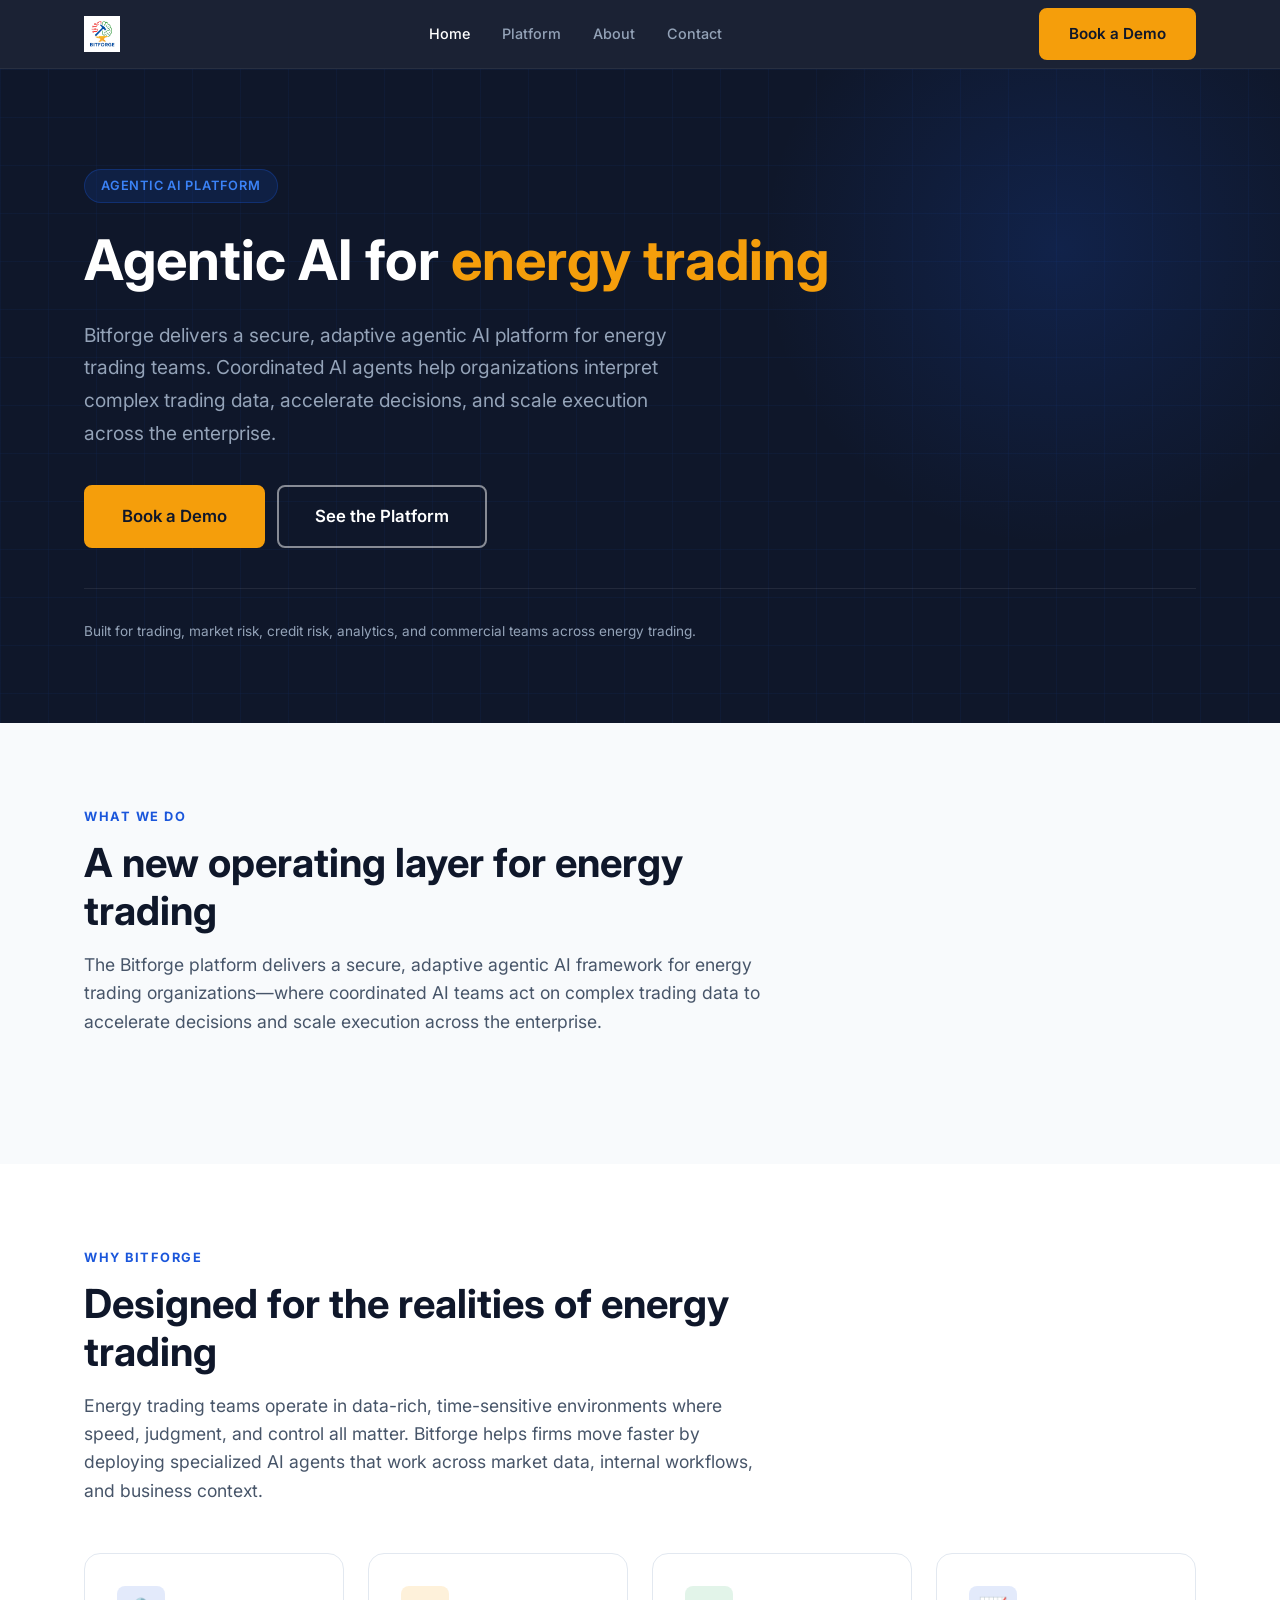
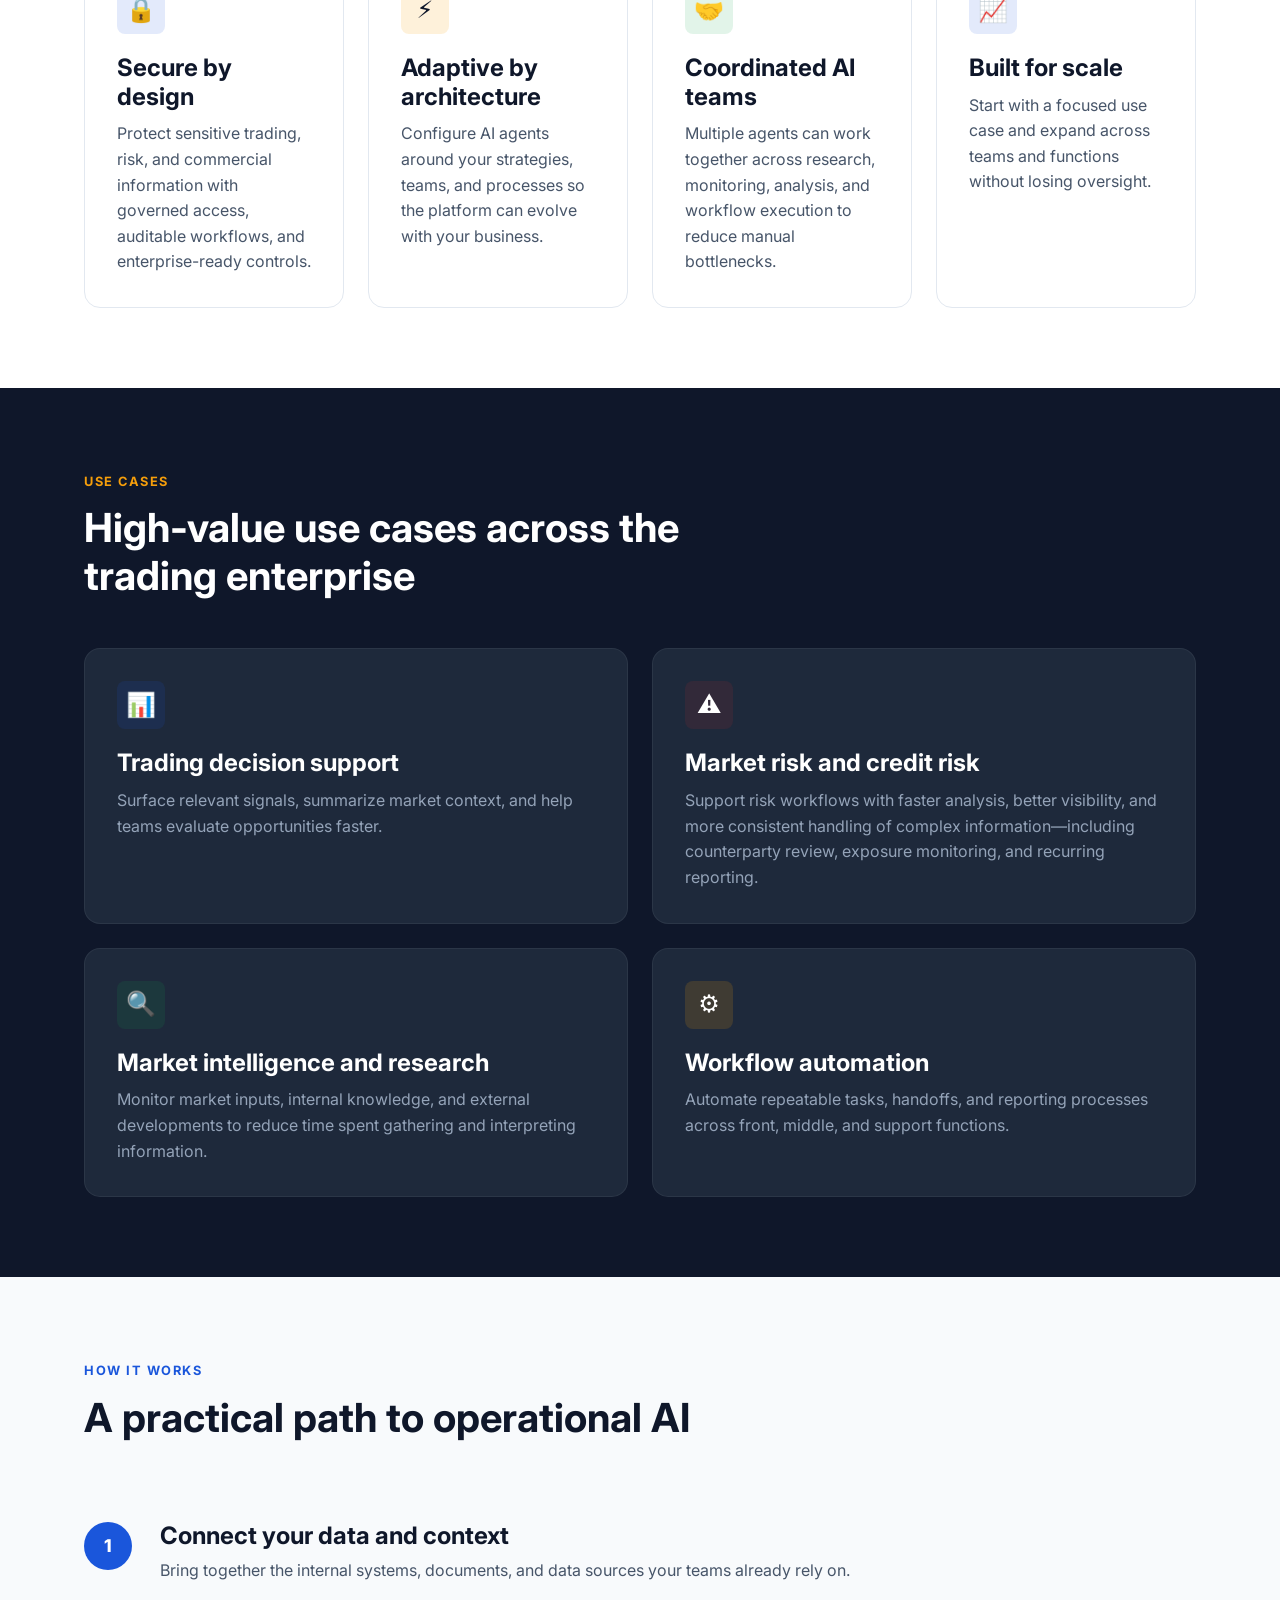
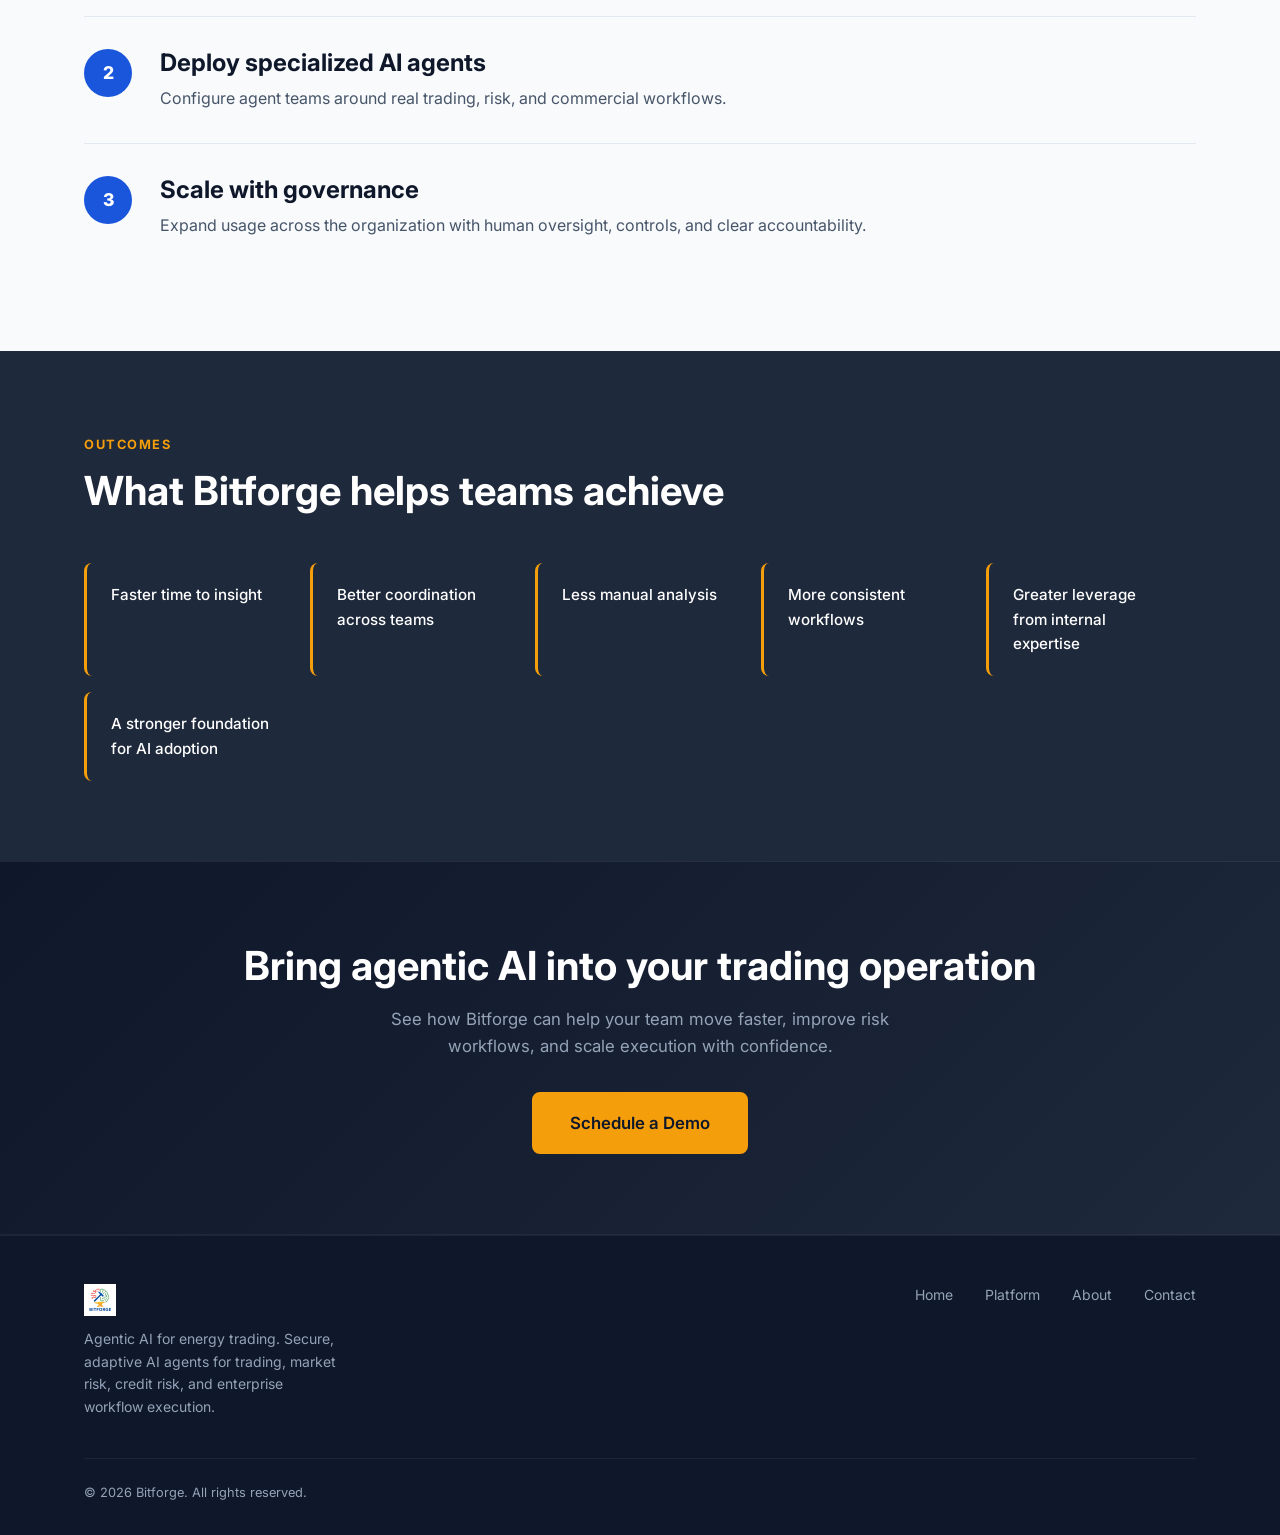
==== index.html @ 6496f8df "Initial commit — BitForge AGI website HTML/CSS/JS static site with homepage, about, platform, and co" ====
<!DOCTYPE html>
<html lang="en">
<head>
  <meta charset="UTF-8" />
  <meta name="viewport" content="width=device-width, initial-scale=1.0" />
  <title>Bitforge — Agentic AI for Energy Trading</title>
  <meta name="description" content="Bitforge delivers a secure, adaptive agentic AI platform for energy trading teams. Coordinated AI agents to accelerate decisions and scale execution." />
  <link rel="icon" type="image/png" href="assets/bitforgelogo.png" />
  <link rel="preconnect" href="https://fonts.googleapis.com" />
  <link rel="preconnect" href="https://fonts.gstatic.com" crossorigin />
  <link href="https://fonts.googleapis.com/css2?family=Inter:wght@400;500;600;700;800&display=swap" rel="stylesheet" />
  <link rel="stylesheet" href="css/styles.css" />
</head>
<body>

  <!-- ===== NAV ===== -->
  <nav class="nav" role="navigation" aria-label="Main navigation">
    <div class="container nav-inner">
      <a href="index.html" class="nav-logo" aria-label="Bitforge home">
        <img src="assets/bitforgelogo.png" alt="Bitforge logo" />
      </a>
      <ul class="nav-links" role="list">
        <li><a href="index.html">Home</a></li>
        <li><a href="platform.html">Platform</a></li>
        <li><a href="about.html">About</a></li>
        <li><a href="contact.html">Contact</a></li>
      </ul>
      <a href="contact.html" class="btn btn-gold nav-cta">Book a Demo</a>
      <button class="nav-toggle" id="navToggle" aria-label="Toggle menu" aria-expanded="false">
        <span></span><span></span><span></span>
      </button>
    </div>
    <div class="nav-mobile" id="navMobile" role="list">
      <a href="index.html">Home</a>
      <a href="platform.html">Platform</a>
      <a href="about.html">About</a>
      <a href="contact.html">Contact</a>
      <a href="contact.html" class="btn btn-gold">Book a Demo</a>
    </div>
  </nav>

  <!-- ===== HERO ===== -->
  <section class="hero">
    <div class="container">
      <div class="hero-eyebrow">Agentic AI Platform</div>
      <h1>Agentic AI for <span class="accent">energy trading</span></h1>
      <p class="hero-sub">
        Bitforge delivers a secure, adaptive agentic AI platform for energy trading teams. Coordinated AI agents help organizations interpret complex trading data, accelerate decisions, and scale execution across the enterprise.
      </p>
      <div class="btn-group">
        <a href="contact.html" class="btn btn-gold btn-lg">Book a Demo</a>
        <a href="platform.html" class="btn btn-outline btn-lg">See the Platform</a>
      </div>
      <p class="hero-support">
        Built for trading, market risk, credit risk, analytics, and commercial teams across energy trading.
      </p>
    </div>
  </section>

  <!-- ===== POSITIONING ===== -->
  <section class="section-light">
    <div class="container">
      <div class="section-header">
        <span class="section-label">What we do</span>
        <h2>A new operating layer for energy trading</h2>
        <p>
          The Bitforge platform delivers a secure, adaptive agentic AI framework for energy trading organizations—where coordinated AI teams act on complex trading data to accelerate decisions and scale execution across the enterprise.
        </p>
      </div>
    </div>
  </section>

  <!-- ===== WHY BITFORGE ===== -->
  <section>
    <div class="container">
      <div class="section-header">
        <span class="section-label">Why Bitforge</span>
        <h2>Designed for the realities of energy trading</h2>
        <p>
          Energy trading teams operate in data-rich, time-sensitive environments where speed, judgment, and control all matter. Bitforge helps firms move faster by deploying specialized AI agents that work across market data, internal workflows, and business context.
        </p>
      </div>

      <div class="card-grid card-grid-4">
        <div class="card fade-in">
          <div class="card-icon icon-blue">🔒</div>
          <h3>Secure by design</h3>
          <p>Protect sensitive trading, risk, and commercial information with governed access, auditable workflows, and enterprise-ready controls.</p>
        </div>
        <div class="card fade-in">
          <div class="card-icon icon-gold">⚡</div>
          <h3>Adaptive by architecture</h3>
          <p>Configure AI agents around your strategies, teams, and processes so the platform can evolve with your business.</p>
        </div>
        <div class="card fade-in">
          <div class="card-icon icon-green">🤝</div>
          <h3>Coordinated AI teams</h3>
          <p>Multiple agents can work together across research, monitoring, analysis, and workflow execution to reduce manual bottlenecks.</p>
        </div>
        <div class="card fade-in">
          <div class="card-icon icon-blue">📈</div>
          <h3>Built for scale</h3>
          <p>Start with a focused use case and expand across teams and functions without losing oversight.</p>
        </div>
      </div>
    </div>
  </section>

  <!-- ===== USE CASES ===== -->
  <section class="section-dark">
    <div class="container">
      <div class="section-header">
        <span class="section-label">Use cases</span>
        <h2>High-value use cases across the trading enterprise</h2>
      </div>

      <div class="card-grid card-grid-2">
        <div class="card card-dark fade-in">
          <div class="card-icon icon-blue">📊</div>
          <h3>Trading decision support</h3>
          <p>Surface relevant signals, summarize market context, and help teams evaluate opportunities faster.</p>
        </div>
        <div class="card card-dark fade-in">
          <div class="card-icon icon-red">⚠️</div>
          <h3>Market risk and credit risk</h3>
          <p>Support risk workflows with faster analysis, better visibility, and more consistent handling of complex information—including counterparty review, exposure monitoring, and recurring reporting.</p>
        </div>
        <div class="card card-dark fade-in">
          <div class="card-icon icon-green">🔍</div>
          <h3>Market intelligence and research</h3>
          <p>Monitor market inputs, internal knowledge, and external developments to reduce time spent gathering and interpreting information.</p>
        </div>
        <div class="card card-dark fade-in">
          <div class="card-icon icon-gold">⚙️</div>
          <h3>Workflow automation</h3>
          <p>Automate repeatable tasks, handoffs, and reporting processes across front, middle, and support functions.</p>
        </div>
      </div>
    </div>
  </section>

  <!-- ===== HOW IT WORKS ===== -->
  <section class="section-light">
    <div class="container">
      <div class="section-header">
        <span class="section-label">How it works</span>
        <h2>A practical path to operational AI</h2>
      </div>

      <div class="steps">
        <div class="step fade-in">
          <div class="step-num">1</div>
          <div class="step-body">
            <h3>Connect your data and context</h3>
            <p>Bring together the internal systems, documents, and data sources your teams already rely on.</p>
          </div>
        </div>
        <div class="step fade-in">
          <div class="step-num">2</div>
          <div class="step-body">
            <h3>Deploy specialized AI agents</h3>
            <p>Configure agent teams around real trading, risk, and commercial workflows.</p>
          </div>
        </div>
        <div class="step fade-in">
          <div class="step-num">3</div>
          <div class="step-body">
            <h3>Scale with governance</h3>
            <p>Expand usage across the organization with human oversight, controls, and clear accountability.</p>
          </div>
        </div>
      </div>
    </div>
  </section>

  <!-- ===== OUTCOMES ===== -->
  <section class="section-mid">
    <div class="container">
      <div class="section-header">
        <span class="section-label">Outcomes</span>
        <h2>What Bitforge helps teams achieve</h2>
      </div>

      <div class="outcomes-list">
        <div class="outcome-item fade-in"><p>Faster time to insight</p></div>
        <div class="outcome-item fade-in"><p>Better coordination across teams</p></div>
        <div class="outcome-item fade-in"><p>Less manual analysis</p></div>
        <div class="outcome-item fade-in"><p>More consistent workflows</p></div>
        <div class="outcome-item fade-in"><p>Greater leverage from internal expertise</p></div>
        <div class="outcome-item fade-in"><p>A stronger foundation for AI adoption</p></div>
      </div>
    </div>
  </section>

  <!-- ===== CTA ===== -->
  <section class="cta-banner">
    <div class="container">
      <h2>Bring agentic AI into your trading operation</h2>
      <p>See how Bitforge can help your team move faster, improve risk workflows, and scale execution with confidence.</p>
      <a href="contact.html" class="btn btn-gold btn-lg">Schedule a Demo</a>
    </div>
  </section>

  <!-- ===== FOOTER ===== -->
  <footer class="footer">
    <div class="container">
      <div class="footer-inner">
        <div class="footer-brand">
          <img src="assets/bitforgelogo.png" alt="Bitforge" />
          <p>Agentic AI for energy trading. Secure, adaptive AI agents for trading, market risk, credit risk, and enterprise workflow execution.</p>
        </div>
        <nav class="footer-nav" aria-label="Footer navigation">
          <a href="index.html">Home</a>
          <a href="platform.html">Platform</a>
          <a href="about.html">About</a>
          <a href="contact.html">Contact</a>
        </nav>
      </div>
      <div class="footer-bottom">
        <p>&copy; <span id="year"></span> Bitforge. All rights reserved.</p>
      </div>
    </div>
  </footer>

  <script src="js/main.js"></script>
  <script>document.getElementById('year').textContent = new Date().getFullYear();</script>
</body>
</html>
---- css/styles.css ----
/* ============================================================
   BITFORGE — Main Stylesheet
   ============================================================ */

/* ---------- Variables ---------- */
:root {
  --blue:        #1A56DB;
  --blue-dark:   #1341B0;
  --blue-light:  #3B82F6;
  --gold:        #F59E0B;
  --gold-dark:   #D97706;
  --red:         #DC2626;
  --green:       #16A34A;

  --navy:        #0F172A;
  --navy-mid:    #1E293B;
  --navy-light:  #334155;
  --slate:       #475569;
  --muted:       #94A3B8;
  --border:      #E2E8F0;
  --bg-light:    #F8FAFC;
  --white:       #FFFFFF;

  --font-sans:   'Inter', system-ui, -apple-system, sans-serif;
  --radius:      8px;
  --radius-lg:   16px;
  --transition:  0.2s ease;
  --shadow-sm:   0 1px 3px rgba(0,0,0,0.08);
  --shadow-md:   0 4px 16px rgba(0,0,0,0.12);
  --shadow-lg:   0 16px 48px rgba(0,0,0,0.18);
}

/* ---------- Reset ---------- */
*, *::before, *::after { box-sizing: border-box; margin: 0; padding: 0; }

html { scroll-behavior: smooth; font-size: 16px; }

body {
  font-family: var(--font-sans);
  color: var(--navy);
  background: var(--white);
  line-height: 1.6;
  -webkit-font-smoothing: antialiased;
}

img { display: block; max-width: 100%; }
a { color: inherit; text-decoration: none; }
ul { list-style: none; }

/* ---------- Typography ---------- */
h1, h2, h3, h4 { line-height: 1.2; font-weight: 700; }

h1 { font-size: clamp(2rem, 5vw, 3.5rem); }
h2 { font-size: clamp(1.5rem, 3.5vw, 2.5rem); }
h3 { font-size: clamp(1.125rem, 2vw, 1.5rem); }
h4 { font-size: 1.1rem; }

p { color: var(--slate); }

.text-white p, .text-white { color: var(--white); }
.text-muted { color: var(--muted); }
.text-blue  { color: var(--blue); }
.text-gold  { color: var(--gold); }

/* ---------- Layout ---------- */
.container {
  max-width: 1160px;
  margin: 0 auto;
  padding: 0 24px;
}

section { padding: 80px 0; }

.section-label {
  display: inline-block;
  font-size: 0.8rem;
  font-weight: 700;
  letter-spacing: 0.12em;
  text-transform: uppercase;
  color: var(--blue);
  margin-bottom: 12px;
}

.section-header {
  max-width: 680px;
  margin-bottom: 48px;
}

.section-header h2 { margin-bottom: 16px; }
.section-header p { font-size: 1.1rem; }

.section-header.centered {
  text-align: center;
  margin-left: auto;
  margin-right: auto;
}

/* ---------- Buttons ---------- */
.btn {
  display: inline-flex;
  align-items: center;
  gap: 8px;
  padding: 12px 28px;
  border-radius: var(--radius);
  font-size: 0.95rem;
  font-weight: 600;
  cursor: pointer;
  border: 2px solid transparent;
  transition: background var(--transition), color var(--transition),
              border-color var(--transition), transform var(--transition);
  white-space: nowrap;
}

.btn:hover { transform: translateY(-1px); }
.btn:active { transform: translateY(0); }

.btn-primary {
  background: var(--blue);
  color: var(--white);
  border-color: var(--blue);
}
.btn-primary:hover {
  background: var(--blue-dark);
  border-color: var(--blue-dark);
}

.btn-gold {
  background: var(--gold);
  color: var(--navy);
  border-color: var(--gold);
}
.btn-gold:hover {
  background: var(--gold-dark);
  border-color: var(--gold-dark);
}

.btn-outline {
  background: transparent;
  color: var(--white);
  border-color: rgba(255,255,255,0.5);
}
.btn-outline:hover {
  border-color: var(--white);
  background: rgba(255,255,255,0.08);
}

.btn-outline-dark {
  background: transparent;
  color: var(--blue);
  border-color: var(--blue);
}
.btn-outline-dark:hover {
  background: var(--blue);
  color: var(--white);
}

.btn-lg { padding: 16px 36px; font-size: 1.05rem; }

.btn-group {
  display: flex;
  flex-wrap: wrap;
  gap: 12px;
  align-items: center;
}

/* ---------- Navigation ---------- */
.nav {
  position: sticky;
  top: 0;
  z-index: 100;
  background: rgba(15,23,42,0.95);
  backdrop-filter: blur(12px);
  border-bottom: 1px solid rgba(255,255,255,0.06);
}

.nav-inner {
  display: flex;
  align-items: center;
  justify-content: space-between;
  height: 68px;
}

.nav-logo {
  display: flex;
  align-items: center;
  gap: 10px;
}

.nav-logo img {
  height: 36px;
  width: auto;
  /* logo has white bg — invert only needed if bg is dark */
}

.nav-logo span {
  font-size: 1.25rem;
  font-weight: 800;
  color: var(--white);
  letter-spacing: -0.02em;
}

.nav-links {
  display: flex;
  align-items: center;
  gap: 32px;
}

.nav-links a {
  color: var(--muted);
  font-size: 0.9rem;
  font-weight: 500;
  transition: color var(--transition);
}

.nav-links a:hover,
.nav-links a.active { color: var(--white); }

.nav-cta { margin-left: 8px; }

/* Mobile hamburger */
.nav-toggle {
  display: none;
  flex-direction: column;
  gap: 5px;
  cursor: pointer;
  background: none;
  border: none;
  padding: 4px;
}

.nav-toggle span {
  display: block;
  width: 24px;
  height: 2px;
  background: var(--white);
  border-radius: 2px;
  transition: transform var(--transition), opacity var(--transition);
}

.nav-toggle.open span:nth-child(1) { transform: translateY(7px) rotate(45deg); }
.nav-toggle.open span:nth-child(2) { opacity: 0; }
.nav-toggle.open span:nth-child(3) { transform: translateY(-7px) rotate(-45deg); }

/* Mobile drawer */
.nav-mobile {
  display: none;
  flex-direction: column;
  gap: 0;
  background: var(--navy-mid);
  border-top: 1px solid rgba(255,255,255,0.06);
  padding: 16px 24px 24px;
}

.nav-mobile a {
  color: var(--muted);
  padding: 12px 0;
  font-weight: 500;
  border-bottom: 1px solid rgba(255,255,255,0.05);
  transition: color var(--transition);
}

.nav-mobile a:last-child { border-bottom: none; }
.nav-mobile a:hover { color: var(--white); }
.nav-mobile .btn { margin-top: 12px; width: 100%; justify-content: center; }

/* ---------- Hero ---------- */
.hero {
  background: var(--navy);
  padding: 100px 0 80px;
  position: relative;
  overflow: hidden;
}

/* Subtle grid pattern */
.hero::before {
  content: '';
  position: absolute;
  inset: 0;
  background-image:
    linear-gradient(rgba(26,86,219,0.06) 1px, transparent 1px),
    linear-gradient(90deg, rgba(26,86,219,0.06) 1px, transparent 1px);
  background-size: 48px 48px;
  pointer-events: none;
}

/* Glow blob */
.hero::after {
  content: '';
  position: absolute;
  top: -120px;
  right: -80px;
  width: 600px;
  height: 600px;
  background: radial-gradient(circle, rgba(26,86,219,0.18) 0%, transparent 70%);
  pointer-events: none;
}

.hero .container { position: relative; z-index: 1; }

.hero-eyebrow {
  display: inline-flex;
  align-items: center;
  gap: 8px;
  background: rgba(26,86,219,0.15);
  border: 1px solid rgba(26,86,219,0.3);
  border-radius: 999px;
  padding: 6px 16px;
  font-size: 0.8rem;
  font-weight: 600;
  color: var(--blue-light);
  letter-spacing: 0.06em;
  text-transform: uppercase;
  margin-bottom: 24px;
}

.hero h1 {
  color: var(--white);
  max-width: 760px;
  margin-bottom: 24px;
}

.hero h1 .accent { color: var(--gold); }

.hero-sub {
  font-size: clamp(1rem, 2vw, 1.2rem);
  color: var(--muted);
  max-width: 600px;
  margin-bottom: 36px;
  line-height: 1.7;
}

.hero-support {
  margin-top: 40px;
  padding-top: 32px;
  border-top: 1px solid rgba(255,255,255,0.08);
  font-size: 0.85rem;
  color: var(--muted);
}

/* ---------- Cards ---------- */
.card-grid {
  display: grid;
  gap: 24px;
}

.card-grid-2 { grid-template-columns: repeat(2, 1fr); }
.card-grid-3 { grid-template-columns: repeat(3, 1fr); }
.card-grid-4 { grid-template-columns: repeat(4, 1fr); }

.card {
  background: var(--white);
  border: 1px solid var(--border);
  border-radius: var(--radius-lg);
  padding: 32px;
  transition: box-shadow var(--transition), transform var(--transition);
}

.card:hover {
  box-shadow: var(--shadow-md);
  transform: translateY(-2px);
}

.card-dark {
  background: var(--navy-mid);
  border-color: rgba(255,255,255,0.06);
}

.card-dark h3, .card-dark h4 { color: var(--white); }
.card-dark p { color: var(--muted); }

.card-icon {
  width: 48px;
  height: 48px;
  border-radius: var(--radius);
  display: flex;
  align-items: center;
  justify-content: center;
  margin-bottom: 20px;
  font-size: 1.5rem;
}

.icon-blue  { background: rgba(26,86,219,0.12); }
.icon-gold  { background: rgba(245,158,11,0.15); }
.icon-green { background: rgba(22,163,74,0.12); }
.icon-red   { background: rgba(220,38,38,0.10); }

.card h3 { margin-bottom: 10px; }
.card h4 { margin-bottom: 8px; }

/* ---------- Dark sections ---------- */
.section-dark {
  background: var(--navy);
  color: var(--white);
}

.section-dark .section-label { color: var(--gold); }
.section-dark h2, .section-dark h3 { color: var(--white); }
.section-dark p { color: var(--muted); }

.section-mid {
  background: var(--navy-mid);
}
.section-mid h2, .section-mid h3 { color: var(--white); }
.section-mid p { color: var(--muted); }
.section-mid .section-label { color: var(--gold); }

.section-light { background: var(--bg-light); }

/* ---------- Steps ---------- */
.steps { display: flex; flex-direction: column; gap: 0; }

.step {
  display: flex;
  gap: 28px;
  padding: 32px 0;
  border-bottom: 1px solid var(--border);
}

.step:last-child { border-bottom: none; }

.step-num {
  flex-shrink: 0;
  width: 48px;
  height: 48px;
  border-radius: 50%;
  background: var(--blue);
  color: var(--white);
  font-weight: 800;
  font-size: 1.1rem;
  display: flex;
  align-items: center;
  justify-content: center;
}

.step-body h3 { margin-bottom: 8px; }

/* ---------- Outcomes / Stats ---------- */
.outcomes-list {
  display: grid;
  grid-template-columns: repeat(auto-fit, minmax(200px, 1fr));
  gap: 16px;
}

.outcome-item {
  padding: 20px 24px;
  border-radius: var(--radius);
  border-left: 3px solid var(--gold);
  background: var(--navy-mid);
}

.outcome-item p {
  color: var(--white);
  font-weight: 500;
  font-size: 0.95rem;
}

/* ---------- Beliefs ---------- */
.beliefs { display: flex; flex-direction: column; gap: 16px; }

.belief-item {
  display: flex;
  align-items: flex-start;
  gap: 16px;
  padding: 20px 24px;
  border-radius: var(--radius);
  background: var(--navy-mid);
}

.belief-dot {
  flex-shrink: 0;
  width: 10px;
  height: 10px;
  border-radius: 50%;
  background: var(--gold);
  margin-top: 6px;
}

.belief-item p {
  color: var(--muted);
  margin: 0;
}

/* ---------- CTA Banner ---------- */
.cta-banner {
  background: linear-gradient(135deg, var(--navy) 0%, var(--navy-mid) 100%);
  border-top: 1px solid rgba(255,255,255,0.06);
  border-bottom: 1px solid rgba(255,255,255,0.06);
  padding: 80px 0;
  text-align: center;
}

.cta-banner h2 { color: var(--white); margin-bottom: 16px; }
.cta-banner p  { color: var(--muted); max-width: 560px; margin: 0 auto 32px; font-size: 1.05rem; }

/* ---------- Contact Form ---------- */
.contact-layout {
  display: grid;
  grid-template-columns: 1fr 1.4fr;
  gap: 64px;
  align-items: start;
}

.contact-info h3 { color: var(--white); margin-bottom: 16px; }
.contact-info p  { color: var(--muted); margin-bottom: 24px; }

.expect-list { display: flex; flex-direction: column; gap: 16px; }

.expect-item {
  display: flex;
  gap: 14px;
  align-items: flex-start;
}

.expect-num {
  flex-shrink: 0;
  width: 28px;
  height: 28px;
  border-radius: 50%;
  background: rgba(245,158,11,0.2);
  color: var(--gold);
  font-weight: 700;
  font-size: 0.8rem;
  display: flex;
  align-items: center;
  justify-content: center;
}

.expect-item p {
  color: var(--muted);
  font-size: 0.9rem;
  margin: 0;
  padding-top: 4px;
}

.form-card {
  background: var(--white);
  border-radius: var(--radius-lg);
  padding: 40px;
  box-shadow: var(--shadow-lg);
}

.form-card h3 { margin-bottom: 28px; color: var(--navy); }

.form-row { display: grid; grid-template-columns: 1fr 1fr; gap: 16px; }

.form-group {
  display: flex;
  flex-direction: column;
  gap: 6px;
  margin-bottom: 16px;
}

.form-group.full { grid-column: 1 / -1; }

.form-group label {
  font-size: 0.85rem;
  font-weight: 600;
  color: var(--navy-light);
}

.form-group input,
.form-group select,
.form-group textarea {
  padding: 10px 14px;
  border: 1.5px solid var(--border);
  border-radius: var(--radius);
  font-family: var(--font-sans);
  font-size: 0.95rem;
  color: var(--navy);
  background: var(--white);
  transition: border-color var(--transition), box-shadow var(--transition);
  outline: none;
  width: 100%;
}

.form-group input:focus,
.form-group select:focus,
.form-group textarea:focus {
  border-color: var(--blue);
  box-shadow: 0 0 0 3px rgba(26,86,219,0.1);
}

.form-group textarea { resize: vertical; min-height: 120px; }

.form-note {
  font-size: 0.8rem;
  color: var(--muted);
  margin-top: 12px;
}

.form-success {
  display: none;
  text-align: center;
  padding: 32px;
  color: var(--green);
}

/* ---------- Footer ---------- */
.footer {
  background: var(--navy);
  border-top: 1px solid rgba(255,255,255,0.06);
  padding: 48px 0 32px;
}

.footer-inner {
  display: flex;
  justify-content: space-between;
  align-items: flex-start;
  gap: 40px;
  margin-bottom: 40px;
}

.footer-brand img {
  height: 32px;
  margin-bottom: 12px;
}

.footer-brand p {
  color: var(--muted);
  font-size: 0.875rem;
  max-width: 260px;
}

.footer-nav {
  display: flex;
  gap: 32px;
}

.footer-nav a {
  color: var(--muted);
  font-size: 0.875rem;
  transition: color var(--transition);
}

.footer-nav a:hover { color: var(--white); }

.footer-bottom {
  border-top: 1px solid rgba(255,255,255,0.06);
  padding-top: 24px;
  display: flex;
  justify-content: space-between;
  align-items: center;
}

.footer-bottom p {
  color: var(--muted);
  font-size: 0.8rem;
}

/* ---------- Page hero variants ---------- */
.hero-sm { padding: 72px 0 60px; }

/* ---------- Divider ---------- */
.divider { height: 1px; background: var(--border); }

/* ---------- Responsive ---------- */
@media (max-width: 1024px) {
  .card-grid-4 { grid-template-columns: repeat(2, 1fr); }
  .contact-layout { grid-template-columns: 1fr; gap: 40px; }
}

@media (max-width: 768px) {
  section { padding: 60px 0; }
  .hero { padding: 72px 0 56px; }

  .nav-links, .nav-cta { display: none; }
  .nav-toggle { display: flex; }
  .nav-mobile.open { display: flex; }

  .card-grid-2,
  .card-grid-3,
  .card-grid-4 { grid-template-columns: 1fr; }

  .form-row { grid-template-columns: 1fr; }
  .form-card { padding: 28px 20px; }

  .footer-inner { flex-direction: column; gap: 24px; }
  .footer-bottom { flex-direction: column; gap: 12px; text-align: center; }
  .footer-nav { flex-wrap: wrap; gap: 16px; }

  .outcomes-list { grid-template-columns: 1fr; }
}

@media (max-width: 480px) {
  .btn-group { flex-direction: column; }
  .btn-group .btn { width: 100%; justify-content: center; }
}
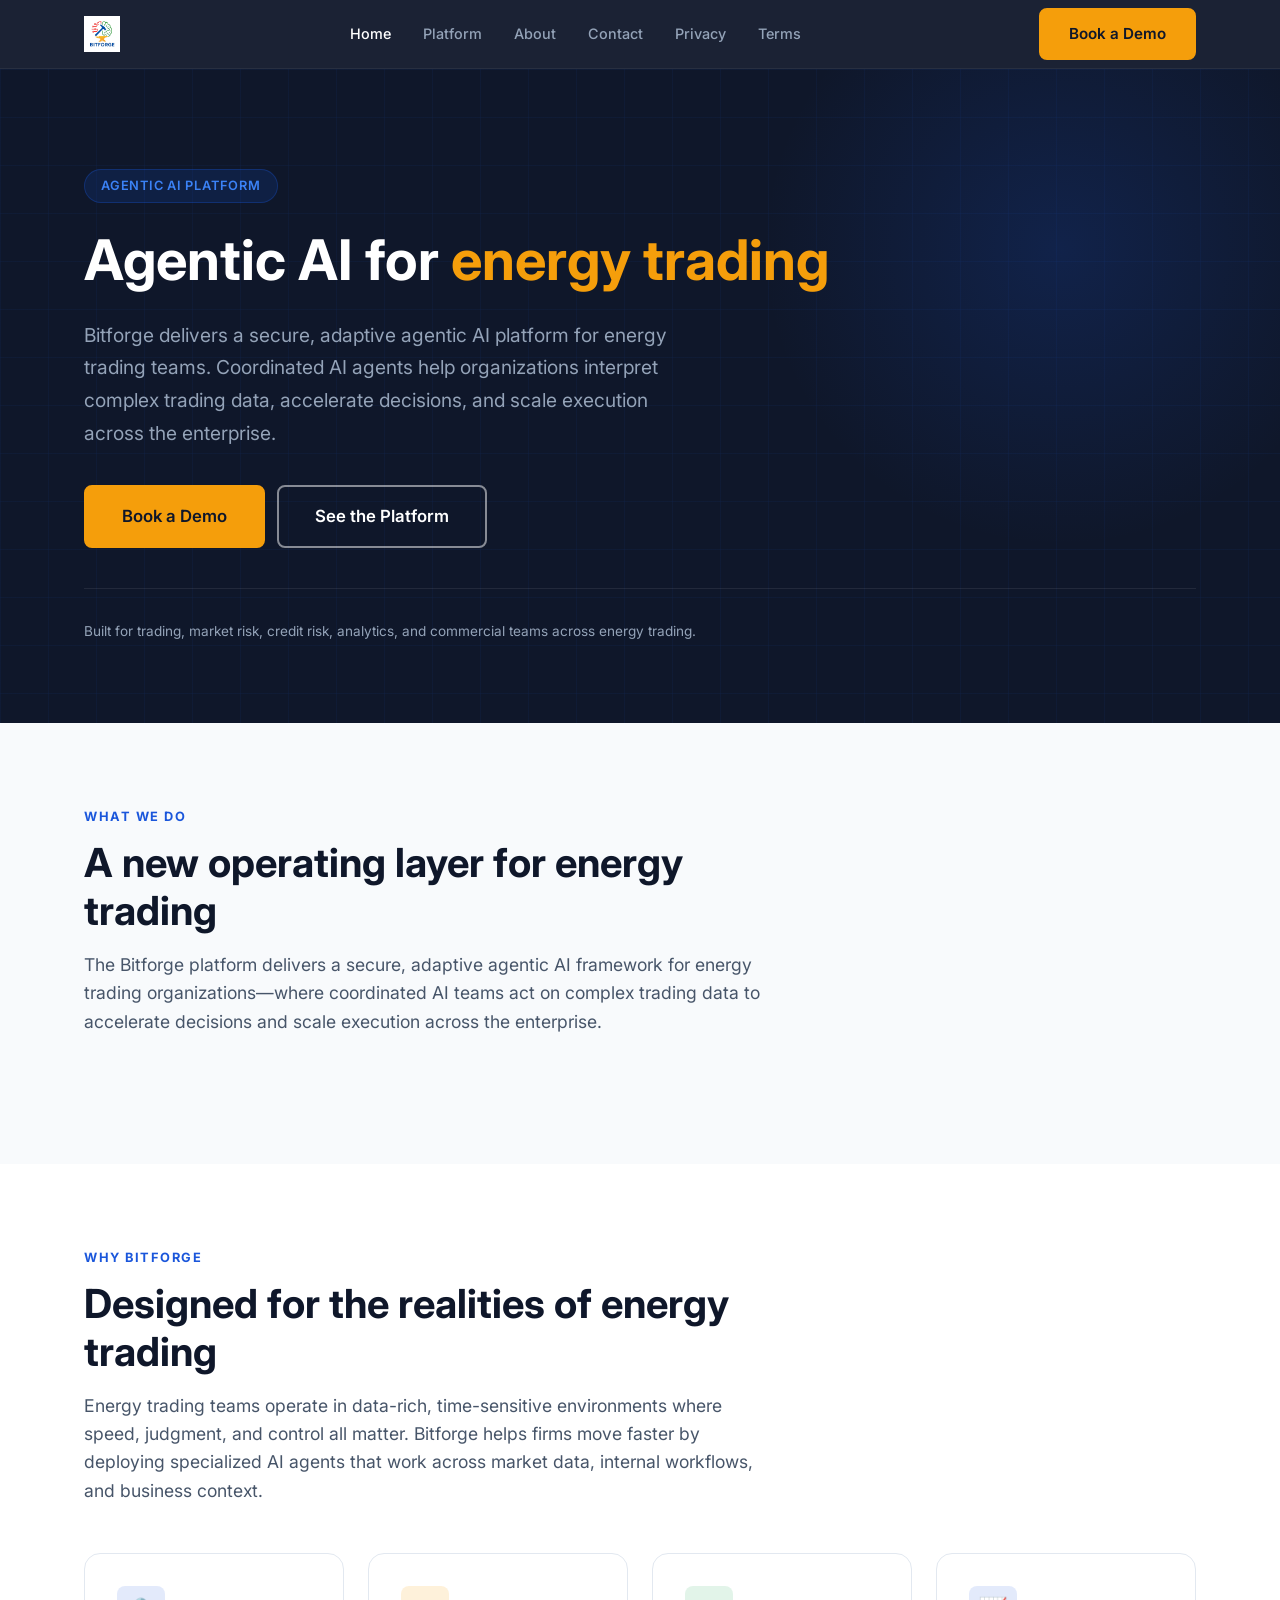
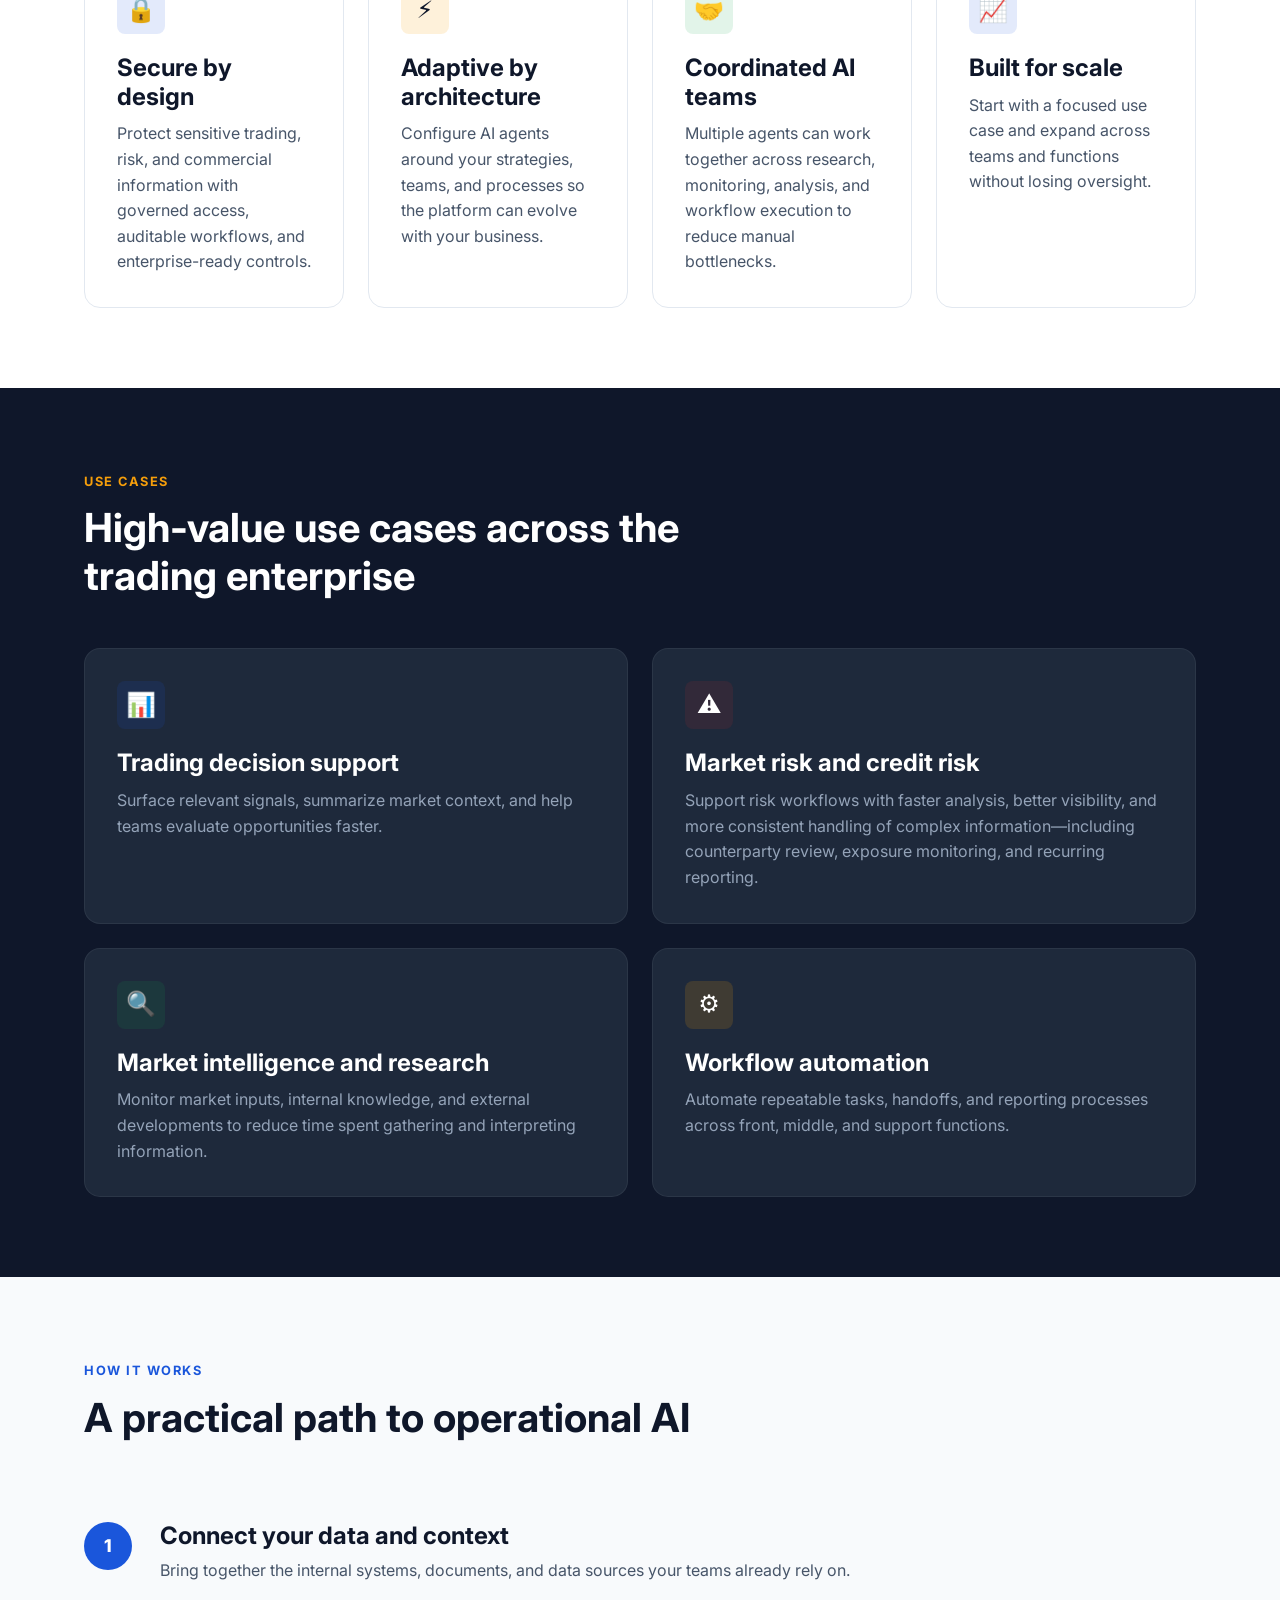
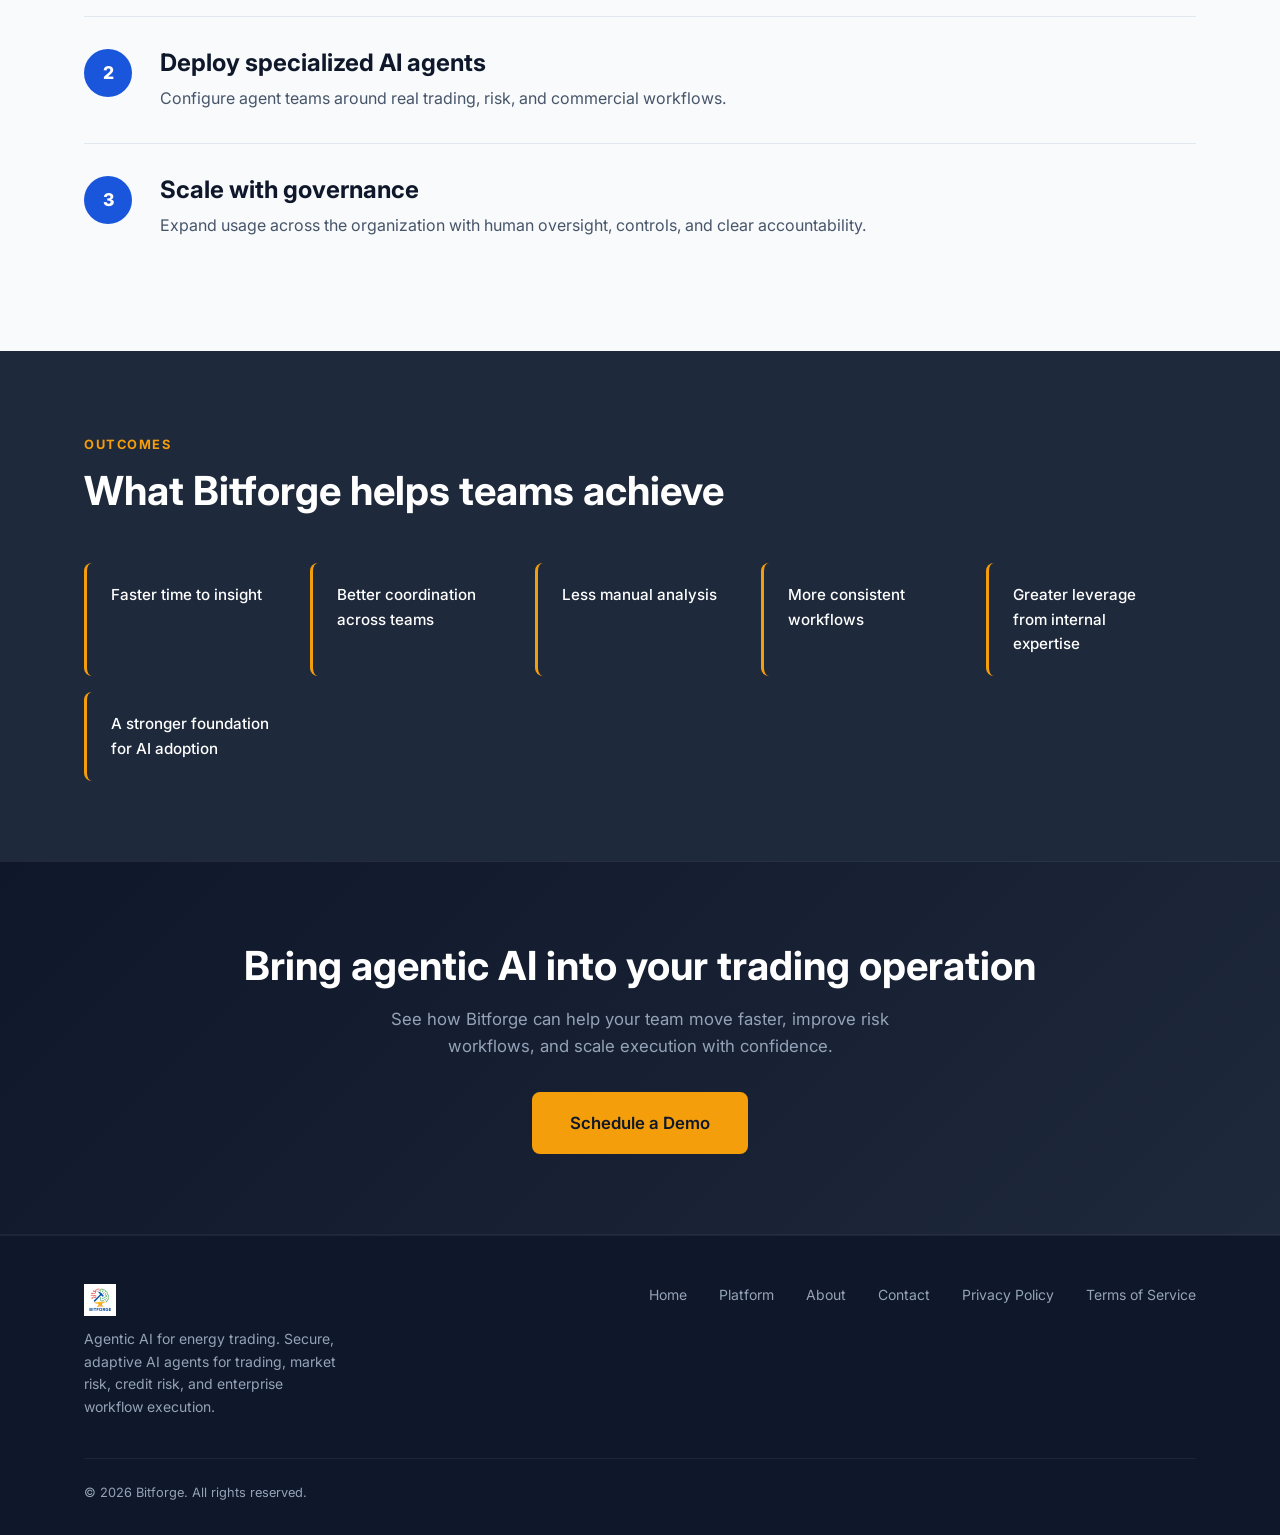
==== commit d493d298: "Add Privacy Policy and Terms of Service pages - Create privacy.html with full Privacy Policy for Bit" ====
--- a/index.html
+++ b/index.html
@@ -10,6 +10,12 @@
   <link rel="preconnect" href="https://fonts.gstatic.com" crossorigin />
   <link href="https://fonts.googleapis.com/css2?family=Inter:wght@400;500;600;700;800&display=swap" rel="stylesheet" />
   <link rel="stylesheet" href="css/styles.css" />
+  <!-- Azure Application Insights -->
+  <script type="text/javascript">
+  !(function(cfg){function e(){cfg.onInit&&cfg.onInit(n)}var x,w,D,t,E,d,I=window,v=document,T="script",u="ingestionendpoint",c="disableExceptionTracking",f=cfg.src||"https://js.monitor.azure.com/scripts/b/ai.2.min.js";if(I.skipAIData=!0,!cfg.name){var a=I.appInsights||I.applicationInsights;if(a)return a}window[(cfg.name="appInsightsSDK")]="appInsights";var n=window[window.appInsightsSDK]||{};if(n&&!n.initialize){var p=n.config||{};p.connectionString=cfg.connectionString||p.connectionString}(!n||!n.initialize)&&(n={cfg:cfg,queue:[],sv:"6",version:2,config:cfg.cfg,initialize:!0,_onerror:[],fn:n.fn||{},onInit:null,onAfterInit:null},d=v.createElement(T),x=v.getElementsByTagName(T),d.async=1,d.src=f,x[0].parentNode.insertBefore(d,x[0]),n._track=function(e){n.queue.push(e)},window.appInsights=n,n.queue=[]),[" Event","Metric","DependencyData","PageView","Exception","Trace"].forEach(function(e){n["track"+e]=function(){n.queue.push([e,arguments])}}),["flush","addTelemetryInitializer","setAuthenticatedUserContext","clearAuthenticatedUserContext"].forEach(function(e){n[e]=function(){n.queue.push([e,arguments])}}),e()}({
+    connectionString:"InstrumentationKey=758a205a-1f6e-4ffa-86d2-5860e098ecbf;IngestionEndpoint=https://eastus2-3.in.applicationinsights.azure.com/;LiveEndpoint=https://eastus2.livediagnostics.monitor.azure.com/;ApplicationId=5a18a78f-4966-4bd2-a1e3-d0a86cf0fdaa"
+  }));
+  </script>
 </head>
 <body>
 
@@ -24,6 +30,8 @@
         <li><a href="platform.html">Platform</a></li>
         <li><a href="about.html">About</a></li>
         <li><a href="contact.html">Contact</a></li>
+        <li><a href="privacy.html">Privacy</a></li>
+        <li><a href="terms.html">Terms</a></li>
       </ul>
       <a href="contact.html" class="btn btn-gold nav-cta">Book a Demo</a>
       <button class="nav-toggle" id="navToggle" aria-label="Toggle menu" aria-expanded="false">
@@ -35,6 +43,8 @@
       <a href="platform.html">Platform</a>
       <a href="about.html">About</a>
       <a href="contact.html">Contact</a>
+      <a href="privacy.html">Privacy</a>
+      <a href="terms.html">Terms</a>
       <a href="contact.html" class="btn btn-gold">Book a Demo</a>
     </div>
   </nav>
@@ -214,6 +224,8 @@
           <a href="platform.html">Platform</a>
           <a href="about.html">About</a>
           <a href="contact.html">Contact</a>
+          <a href="privacy.html">Privacy Policy</a>
+          <a href="terms.html">Terms of Service</a>
         </nav>
       </div>
       <div class="footer-bottom">
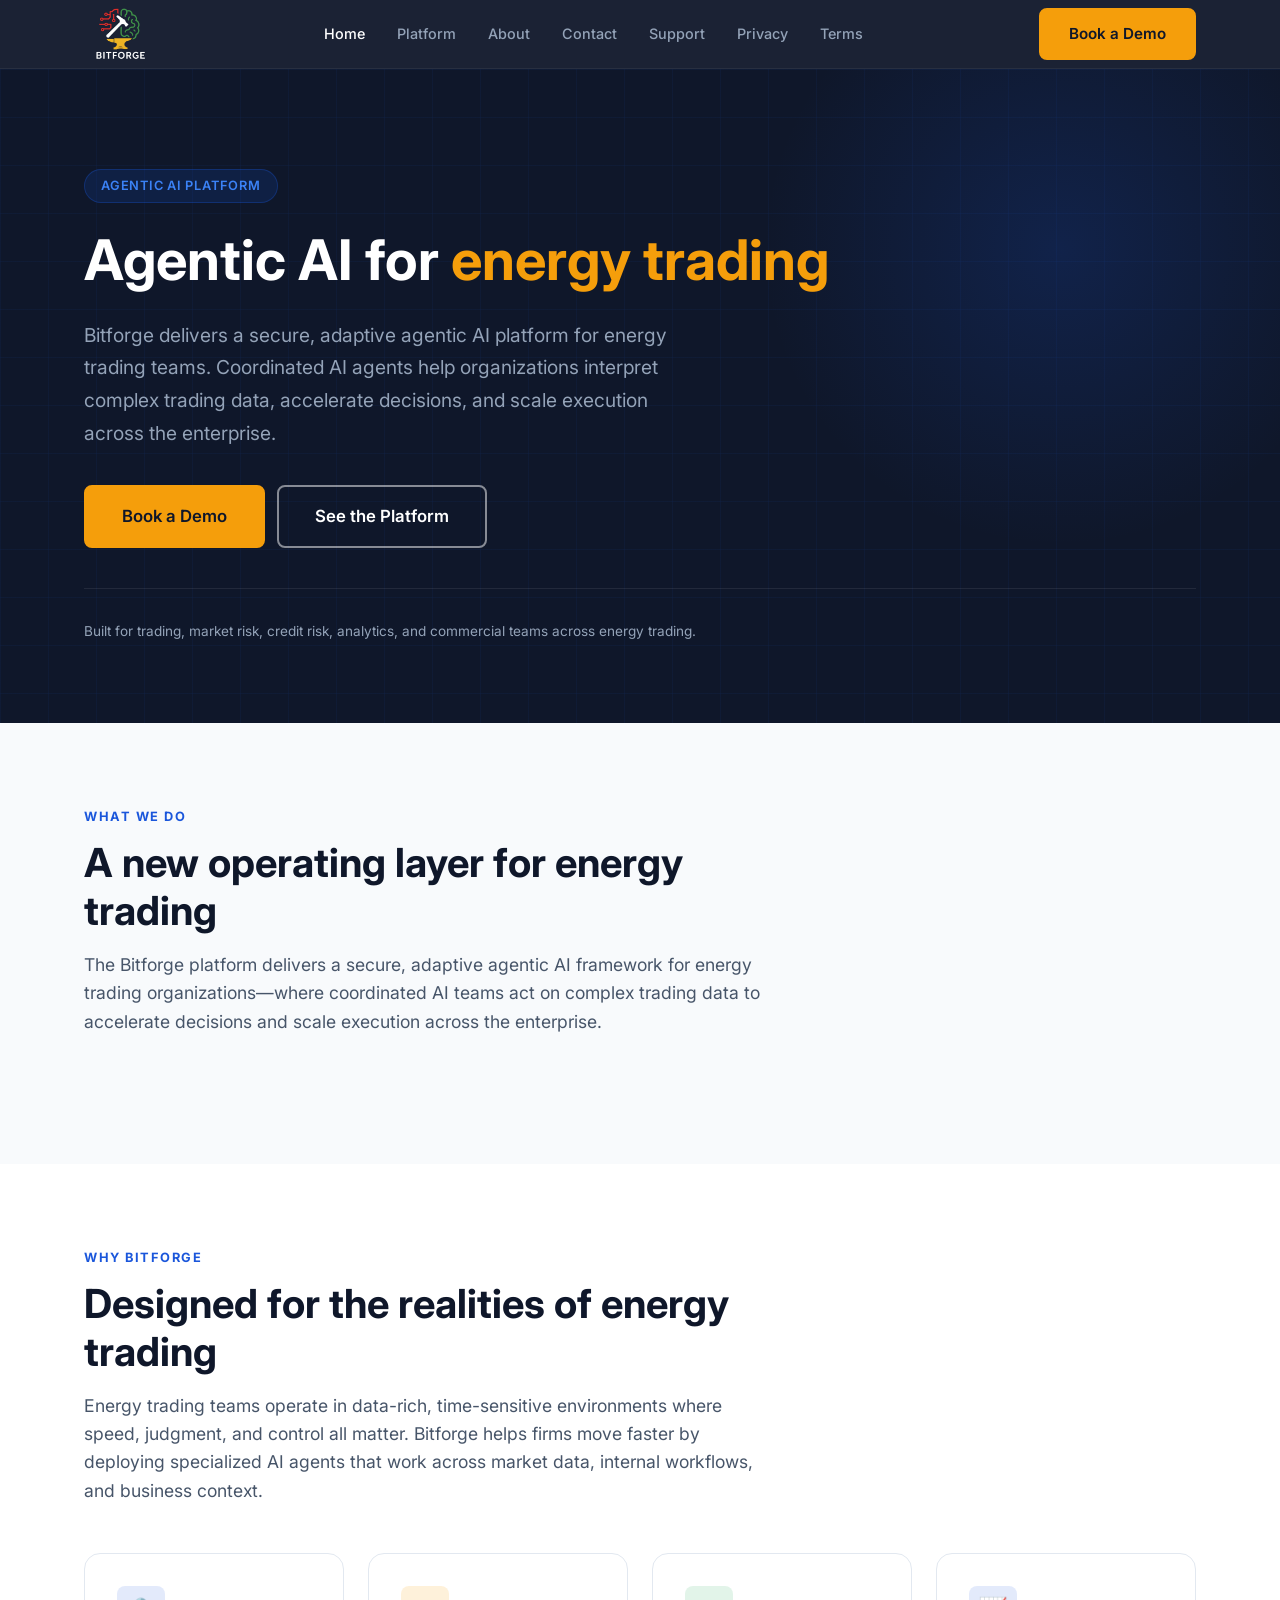
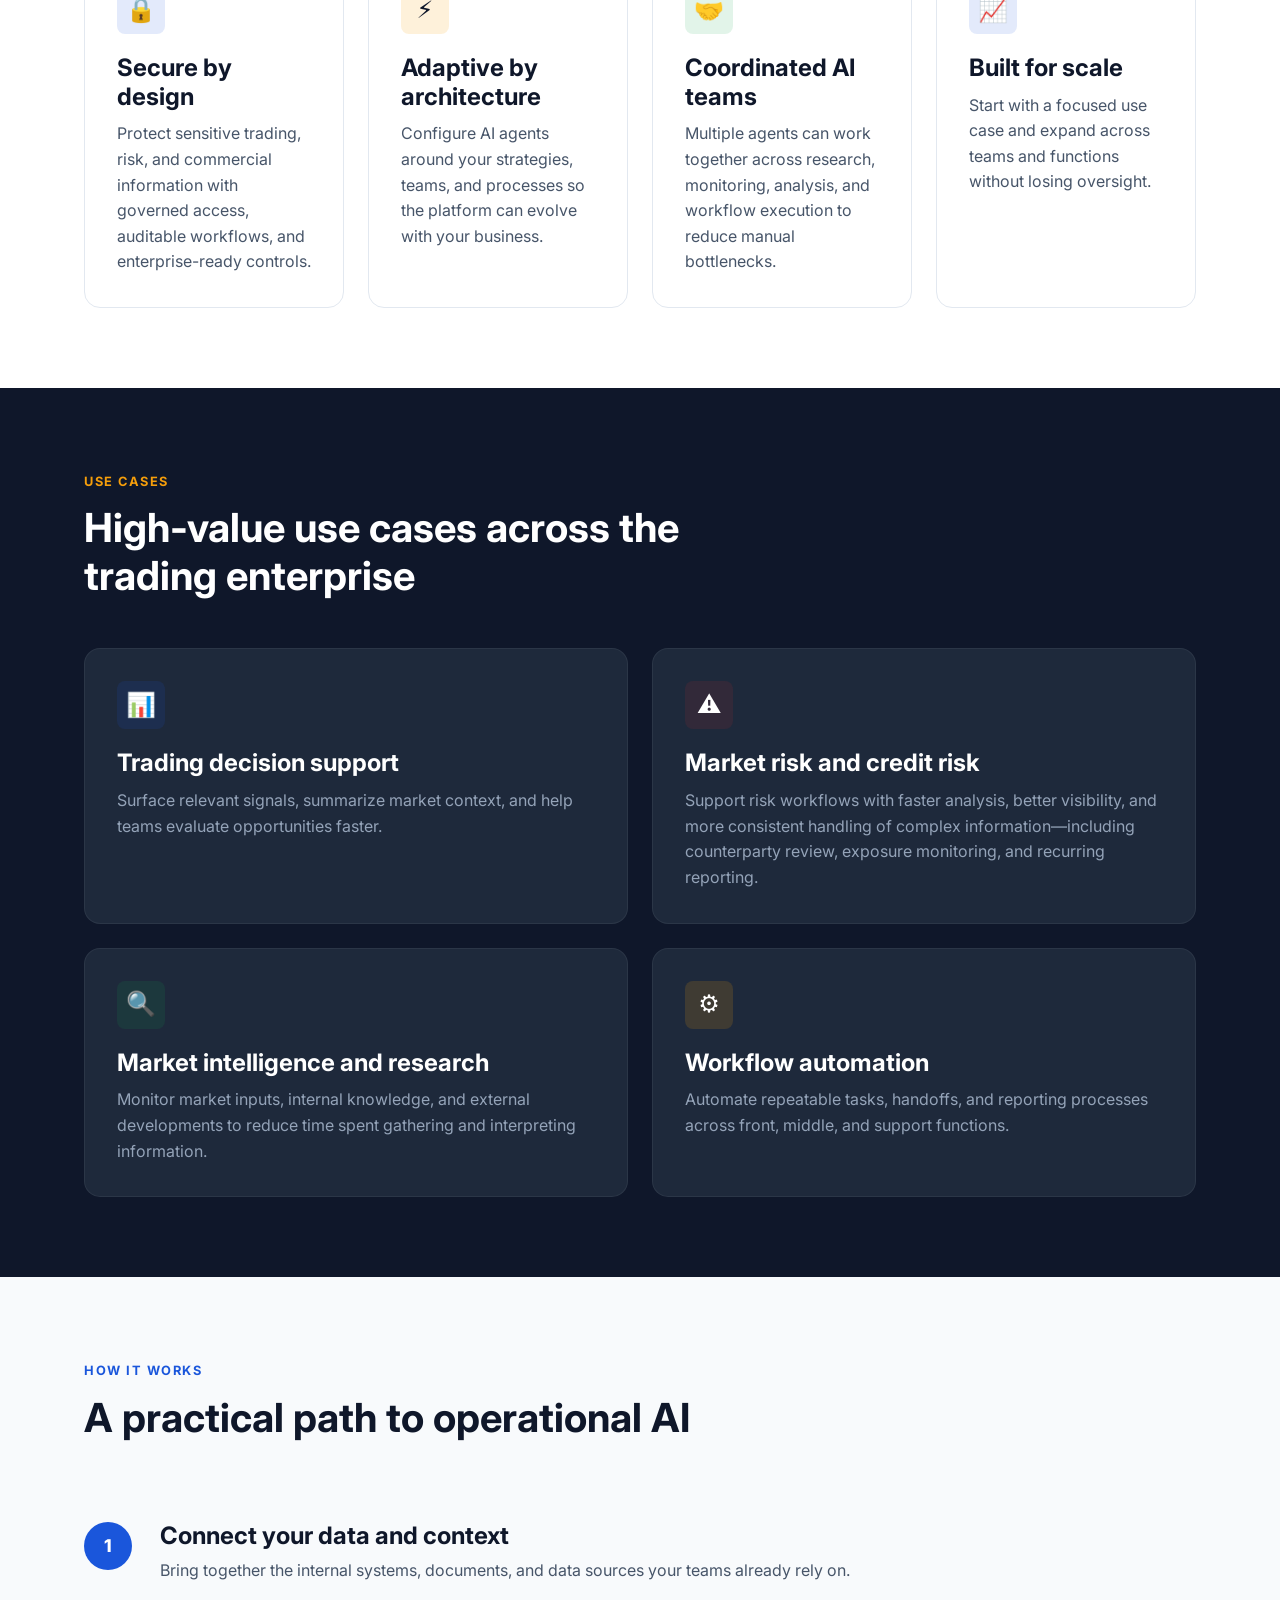
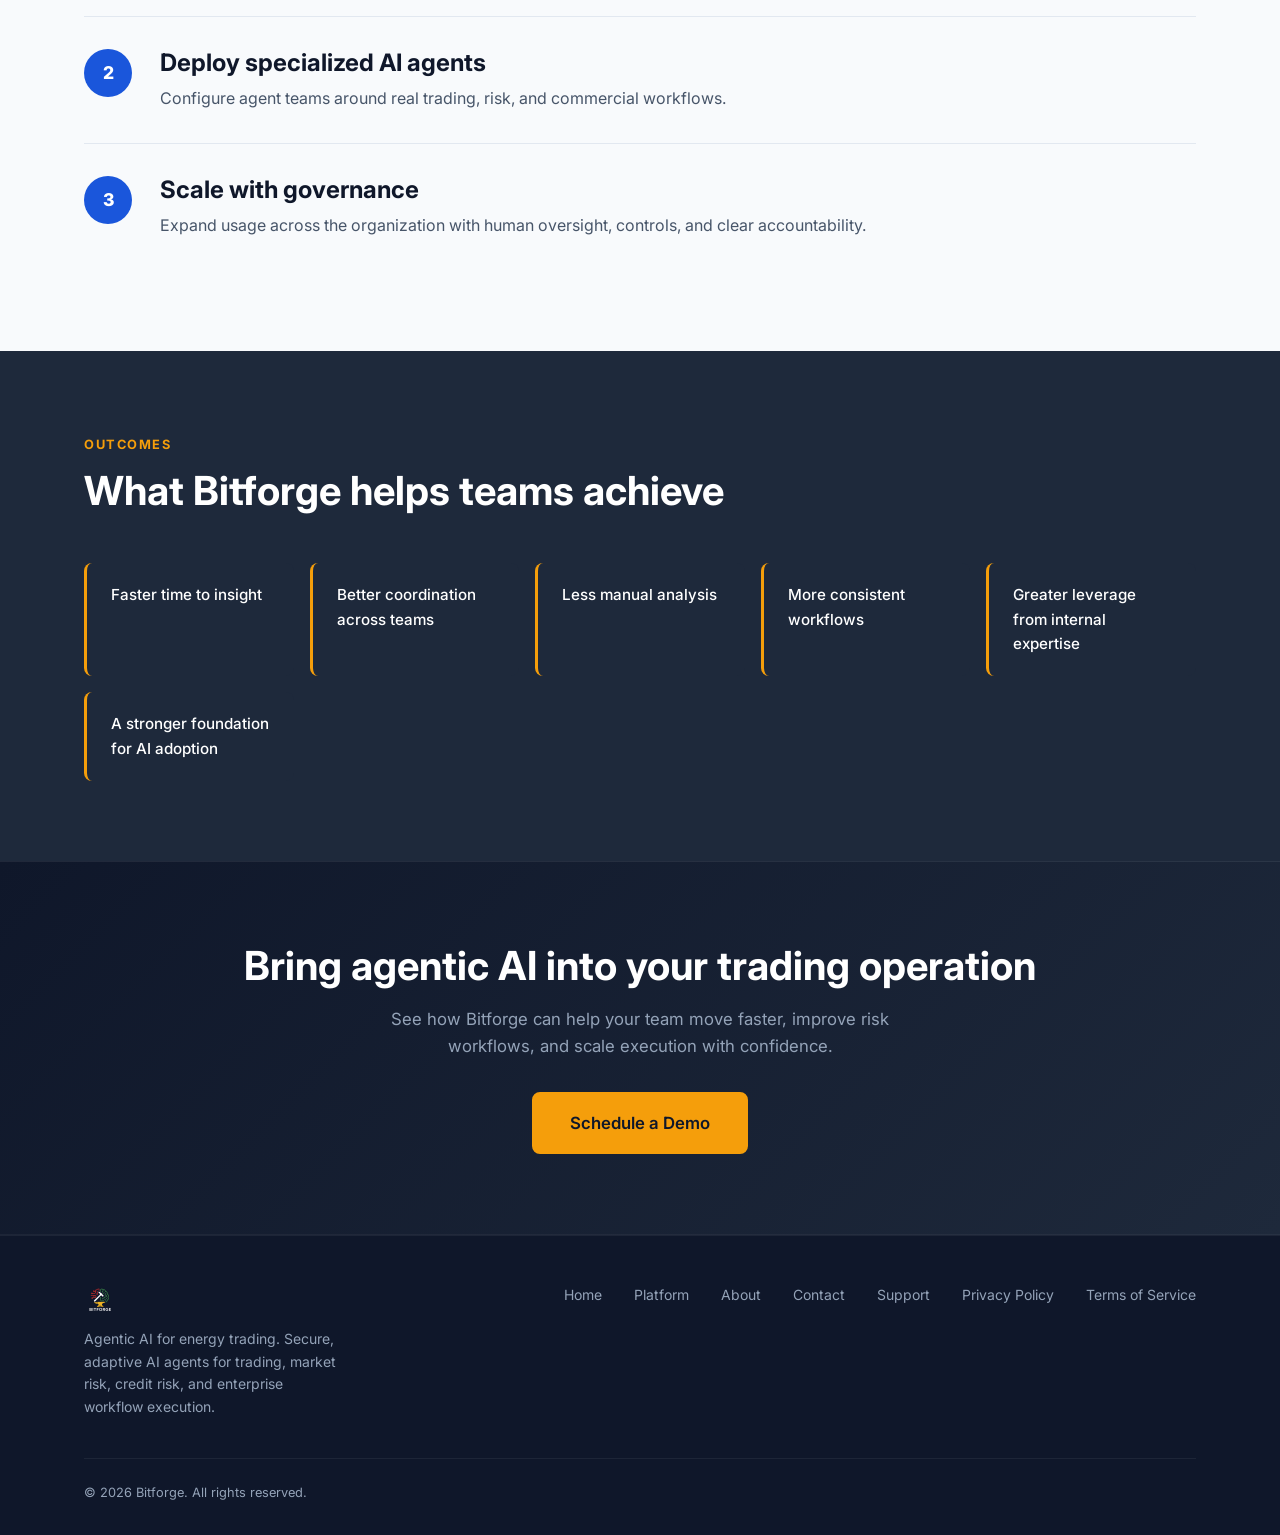
==== commit f0417fc5: "Add customer support page and whistleblower form link - Add support.html with contact info, response" ====
--- a/index.html
+++ b/index.html
@@ -30,6 +30,7 @@
         <li><a href="platform.html">Platform</a></li>
         <li><a href="about.html">About</a></li>
         <li><a href="contact.html">Contact</a></li>
+        <li><a href="support.html">Support</a></li>
         <li><a href="privacy.html">Privacy</a></li>
         <li><a href="terms.html">Terms</a></li>
       </ul>
@@ -43,6 +44,7 @@
       <a href="platform.html">Platform</a>
       <a href="about.html">About</a>
       <a href="contact.html">Contact</a>
+      <a href="support.html">Support</a>
       <a href="privacy.html">Privacy</a>
       <a href="terms.html">Terms</a>
       <a href="contact.html" class="btn btn-gold">Book a Demo</a>
@@ -224,6 +226,7 @@
           <a href="platform.html">Platform</a>
           <a href="about.html">About</a>
           <a href="contact.html">Contact</a>
+          <a href="support.html">Support</a>
           <a href="privacy.html">Privacy Policy</a>
           <a href="terms.html">Terms of Service</a>
         </nav>
--- a/css/styles.css
+++ b/css/styles.css
@@ -187,7 +187,7 @@
 }
 
 .nav-logo img {
-  height: 36px;
+  height: 72px;
   width: auto;
   /* logo has white bg — invert only needed if bg is dark */
 }
